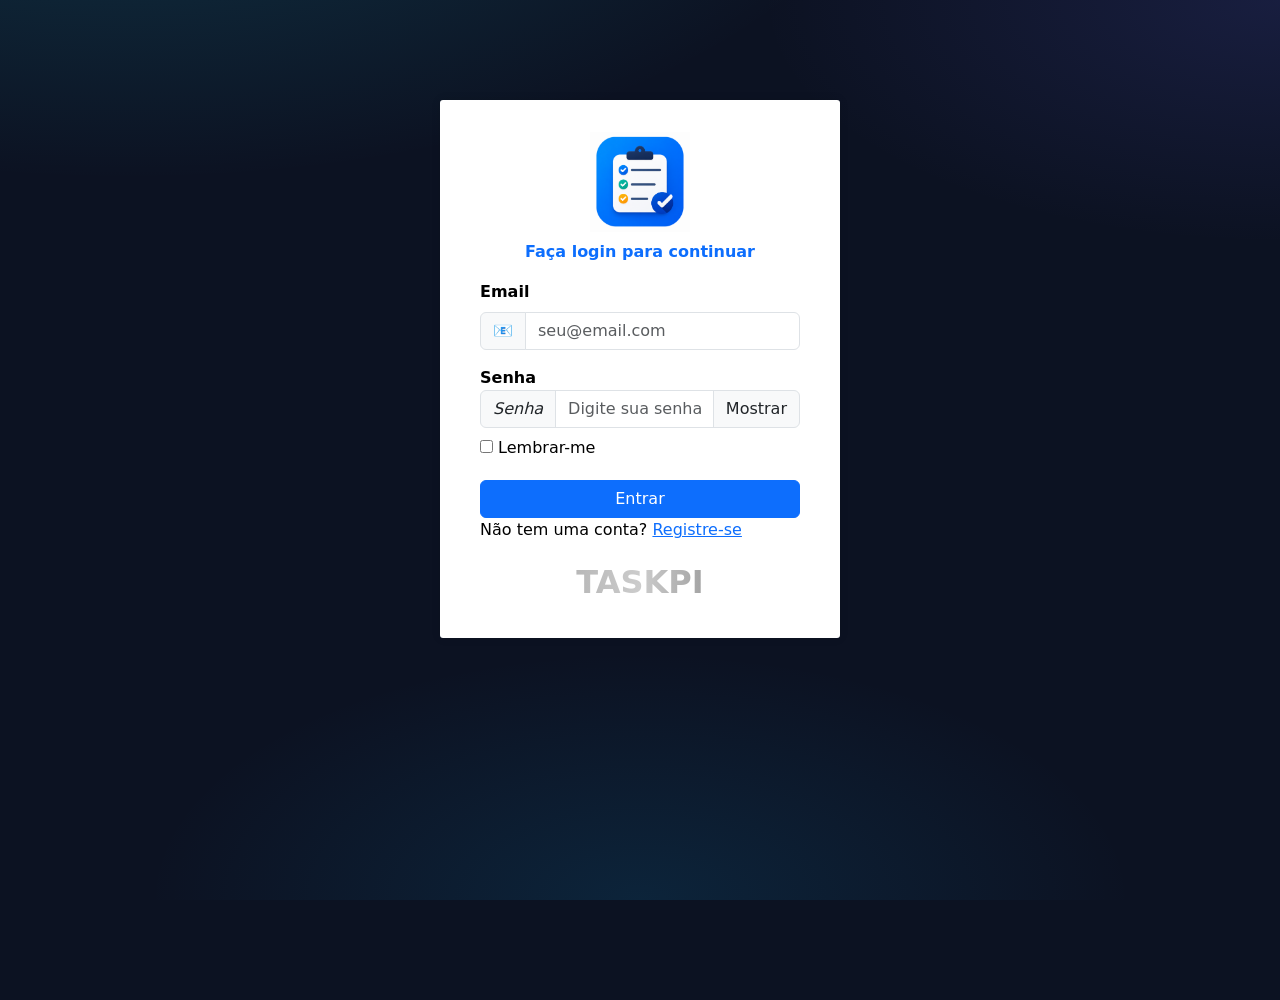
==== Sprint3/wwwroot/index.html @ 7a943367 "first commit" ====
﻿<!DOCTYPE html>
<html lang="pt-br">

<head>
    <meta charset="UTF-8">
    <meta name="viewport" content="width=device-width, initial-scale=1.0">
    <link href="https://cdn.jsdelivr.net/npm/bootstrap@5.3.8/dist/css/bootstrap.min.css" rel="stylesheet"
        integrity="sha384-sRIl4kxILFvY47J16cr9ZwB07vP4J8+LH7qKQnuqkuIAvNWLzeN8tE5YBujZqJLB" crossorigin="anonymous">
    <title>Tela de Login</title>
    <style>
        :root {
            --bg-deep: #0c1222;
            --accent: #22d3ee;
            --accent-dim: rgba(34, 211, 238, 0.15);
            --text: #e8edf5;
            --text-muted: #8b9cb8;
            --sidebar-bg: rgba(18, 26, 46, 0.72);
            --sidebar-border: rgba(255, 255, 255, 0.06);
            --list-bg: rgba(248, 250, 252, 0.97);
            --list-border: rgba(15, 23, 42, 0.06);
            --card-bg: #ffffff;
            --column-width: 286px;
            --header-h: 56px;
            --radius-lg: 14px;
            --radius-md: 10px;
            --shadow-card: 0 4px 14px rgba(15, 23, 42, 0.08), 0 0 1px rgba(15, 23, 42, 0.06);
            --shadow-card-hover: 0 10px 28px rgba(15, 23, 42, 0.12), 0 0 1px rgba(15, 23, 42, 0.08);
        }
        body {
            margin: 0;
            min-height: 100vh;
            font-family: "Outfit", system-ui, sans-serif;
            color: var(--text);
            background-color: var(--bg-deep);
            background-image: radial-gradient(ellipse 120% 80% at 10% -20%, rgba(34, 211, 238, 0.18), transparent 50%), radial-gradient(ellipse 90% 60% at 100% 0%, rgba(99, 102, 241, 0.14), transparent 45%), radial-gradient(ellipse 70% 50% at 50% 100%, rgba(14, 165, 233, 0.12), transparent 55%);
            background-attachment: fixed;
        }
        .input-group-text {
            cursor: pointer;
        }
        .container {
            display: flex;
            flex-direction: column;
            margin: 100px auto;
            width: 400px;
            padding: 32px 40px;
            background: rgb(255, 255, 255);
            border-radius: 3px;
            box-shadow: rgba(0, 0, 0, 0.1) 0px 0px 10px;
            box-sizing: border-box;
        }
        .img-icon {
            width: 100px;
        }
        .img-h1 {
            text-align: center;
        }
        .brand-name {
            text-align: center;
            font-size: 32px;
            font-weight: bold;
            background: linear-gradient(90deg, #999, #ccc, #666);
            -webkit-background-clip: text;
            -webkit-text-fill-color: transparent;
            background-clip: text;
            color: transparent;
        }
        button {
            margin-top: 20px;
        }
        .form-label {
            font-weight: bold;
        }
        .alert{
            display: none;
        }
        label{
            color:black

        }
        p {
            color: black
        }
    </style> 
</head>

<body>
    <div class="container">
        <div class="text-cente">
            <h1 class="img-h1"><img src="./Assets/ChatGPT Image 6 de mai. de 2026, 11_17_50.png" class="img-icon"
                    alt=""></h1>
            <p class="text-center text-primary fw-bold">Faça login para continuar</p>
        </div>

        <div id="errorMessage" class="alert alert-danger"></div>
        <div id="successMessage" class="alert alert-success"></div>

        <form id="loginForm">
            <div class="mb-3">
                <label class="form-label">Email</label>
                <div class="input-group">
                    <span class="input-group-text">📧</span>
                    <input id="email" type="email" class="form-control" placeholder="seu@email.com">
                </div>
            </div>
            <div class="form-label">
                <label for="password">Senha</label>
                <div class="input-group">
                    <i class="input-group-text">Senha</i>
                    <input class="form-control" type="password" id="password" name="password"
                        placeholder="Digite sua senha" required>
                    <span class="input-group-text toggle-password" onclick="togglePassword()">Mostrar</span>
                </div>
            </div>

            <div class="options">
                <label class="remember">
                    <input type="checkbox" id="remember">
                    <span>Lembrar-me</span>
                </label>
            </div>
            <button type="submit" class="btn btn-primary w-100">Entrar</button>
        </form>

        <div class="register">
            <p>Não tem uma conta? <a href="/cadastro">Registre-se</a></p>
        </div>
        <div class="brand-name">TASKPI</div>
    </div>

    <script>
        function togglePassword() {
            const passwordInput = document.getElementById('password');
            const toggleIcon = document.querySelector('.toggle-password');

            if (passwordInput.type === 'password') {
                passwordInput.type = 'text';
                toggleIcon.textContent = 'Ocultar';
            } else {
                passwordInput.type = 'password';
                toggleIcon.textContent = 'Mostrar';
            }
        }

        function showMessage(type, message) {
            const errorDiv = document.getElementById('errorMessage');
            const successDiv = document.getElementById('successMessage');

            if (type === 'error') {
                errorDiv.textContent = message;
                errorDiv.style.display = 'block';
                successDiv.style.display = 'none';

                setTimeout(() => {
                    errorDiv.style.display = 'none';
                }, 3000);
            } else if (type === 'success') {
                successDiv.textContent = message;
                successDiv.style.display = 'block';
                errorDiv.style.display = 'none';
            }
        }

        function validateEmail(email) {
            const re = /^[^\s@]+@[^\s@]+\.[^\s@]+$/;
            return re.test(email);
        }

        function validatePassword(password) {
            return password.length >= 6;
        }

        document.getElementById('loginForm').addEventListener('submit', async function (e) {
            e.preventDefault();

            const email = document.getElementById('email').value;
            const password = document.getElementById('password').value;
            const remember = document.getElementById('remember').checked;
            const submitBtn = document.querySelector('#loginForm button[type="submit"]');

            if (!email || !password) {
                showMessage('error', 'Por favor, preencha todos os campos!');
                return;
            }

            if (!validateEmail(email)) {
                showMessage('error', 'Por favor, insira um email valido!');
                return;
            }

            if (!validatePassword(password)) {
                showMessage('error', 'A senha deve ter pelo menos 6 caracteres!');
                return;
            }

            submitBtn.disabled = true;
            submitBtn.textContent = 'Entrando...';

            try {
                const response = await fetch('/api/Auth/Login', {
                    method: 'POST',
                    headers: { 'Content-Type': 'application/json' },
                    body: JSON.stringify({
                        email: email,
                        senha: password
                    })
                });

                let payload = {};
                try {
                    payload = await response.json();

                } catch {
                    payload = {};
                }

                if (!response.ok) {
                    throw new Error(payload.message || 'Falha no login.');
                }

                showMessage('success', 'Login realizado com sucesso!');   

                if (remember) {
                    localStorage.setItem('rememberedEmail', email);
                    localStorage.setItem('rememberMe', 'true');
                } else {
                    localStorage.removeItem('rememberedEmail');
                    localStorage.removeItem('rememberMe');
                }

                setTimeout(() => {
                    window.location.href = '/mainscreen';
                    console.log('Usuario logado:', payload);
                }, 1000);
            } catch (error) {
                showMessage('error', error.message);
            } finally {
                submitBtn.disabled = false;
                submitBtn.textContent = 'Entrar';
            }
        });

        window.addEventListener('load', function () {
            const rememberMe = localStorage.getItem('rememberMe');
            const rememberedEmail = localStorage.getItem('rememberedEmail');

            if (rememberMe === 'true' && rememberedEmail) {
                document.getElementById('email').value = rememberedEmail;
                document.getElementById('remember').checked = true;
            }
        });

        const inputs = document.querySelectorAll('input');
        inputs.forEach(input => {
            input.addEventListener('focus', function () {
                this.parentElement.style.transform = 'scale(1.02)';
            });

            input.addEventListener('blur', function () {
                this.parentElement.style.transform = 'scale(1)';
            });
        });
    </script>
    <script src="https://cdn.jsdelivr.net/npm/bootstrap@5.3.8/dist/js/bootstrap.bundle.min.js"
        integrity="sha384-FKyoEForCGlyvwx9Hj09JcYn3nv7wiPVlz7YYwJrWVcXK/BmnVDxM+D2scQbITxI"
        crossorigin="anonymous"></script>
</body>

</html>
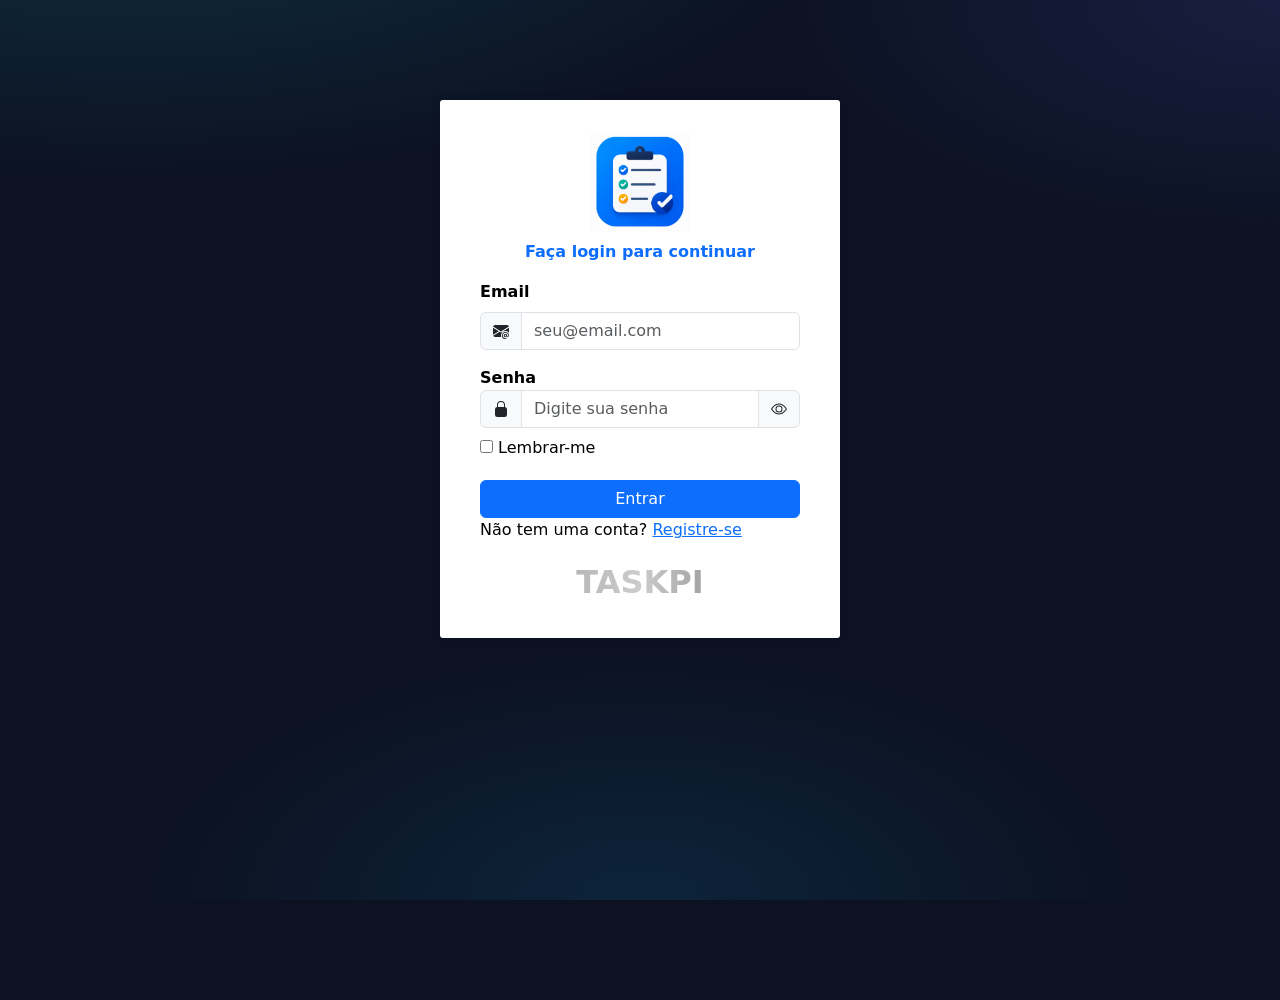
==== commit ff4422aa: "Replace emoji icons with SVG and UI tweaks Replace inline emoji icons with inline SVG icons across C" ====
--- a/Sprint3/wwwroot/index.html
+++ b/Sprint3/wwwroot/index.html
@@ -6,6 +6,7 @@
     <meta name="viewport" content="width=device-width, initial-scale=1.0">
     <link href="https://cdn.jsdelivr.net/npm/bootstrap@5.3.8/dist/css/bootstrap.min.css" rel="stylesheet"
         integrity="sha384-sRIl4kxILFvY47J16cr9ZwB07vP4J8+LH7qKQnuqkuIAvNWLzeN8tE5YBujZqJLB" crossorigin="anonymous">
+    <link rel="stylesheet" href="https://cdn.jsdelivr.net/npm/bootstrap-icons@1.11.3/font/bootstrap-icons.min.css">
     <title>Tela de Login</title>
     <style>
         :root {
@@ -26,7 +27,9 @@
             --shadow-card: 0 4px 14px rgba(15, 23, 42, 0.08), 0 0 1px rgba(15, 23, 42, 0.06);
             --shadow-card-hover: 0 10px 28px rgba(15, 23, 42, 0.12), 0 0 1px rgba(15, 23, 42, 0.08);
         }
+
         body {
+            overflow: hidden;
             margin: 0;
             min-height: 100vh;
             font-family: "Outfit", system-ui, sans-serif;
@@ -35,9 +38,11 @@
             background-image: radial-gradient(ellipse 120% 80% at 10% -20%, rgba(34, 211, 238, 0.18), transparent 50%), radial-gradient(ellipse 90% 60% at 100% 0%, rgba(99, 102, 241, 0.14), transparent 45%), radial-gradient(ellipse 70% 50% at 50% 100%, rgba(14, 165, 233, 0.12), transparent 55%);
             background-attachment: fixed;
         }
+
         .input-group-text {
             cursor: pointer;
         }
+
         .container {
             display: flex;
             flex-direction: column;
@@ -49,12 +54,15 @@
             box-shadow: rgba(0, 0, 0, 0.1) 0px 0px 10px;
             box-sizing: border-box;
         }
+
         .img-icon {
             width: 100px;
         }
+
         .img-h1 {
             text-align: center;
         }
+
         .brand-name {
             text-align: center;
             font-size: 32px;
@@ -65,23 +73,27 @@
             background-clip: text;
             color: transparent;
         }
+
         button {
             margin-top: 20px;
         }
+
         .form-label {
             font-weight: bold;
         }
-        .alert{
+
+        .alert {
             display: none;
         }
-        label{
-            color:black
-
-        }
+
+        label {
+            color: black
+        }
+
         p {
             color: black
         }
-    </style> 
+    </style>
 </head>
 
 <body>
@@ -99,17 +111,34 @@
             <div class="mb-3">
                 <label class="form-label">Email</label>
                 <div class="input-group">
-                    <span class="input-group-text">📧</span>
+                    <span class="input-group-text"><svg xmlns="http://www.w3.org/2000/svg" width="16" height="16"
+                            fill="currentColor" class="bi bi-envelope-at-fill" viewBox="0 0 16 16">
+                            <path
+                                d="M2 2A2 2 0 0 0 .05 3.555L8 8.414l7.95-4.859A2 2 0 0 0 14 2zm-2 9.8V4.698l5.803 3.546zm6.761-2.97-6.57 4.026A2 2 0 0 0 2 14h6.256A4.5 4.5 0 0 1 8 12.5a4.49 4.49 0 0 1 1.606-3.446l-.367-.225L8 9.586zM16 9.671V4.697l-5.803 3.546.338.208A4.5 4.5 0 0 1 12.5 8c1.414 0 2.675.652 3.5 1.671" />
+                            <path
+                                d="M15.834 12.244c0 1.168-.577 2.025-1.587 2.025-.503 0-1.002-.228-1.12-.648h-.043c-.118.416-.543.643-1.015.643-.77 0-1.259-.542-1.259-1.434v-.529c0-.844.481-1.4 1.26-1.4.585 0 .87.333.953.63h.03v-.568h.905v2.19c0 .272.18.42.411.42.315 0 .639-.415.639-1.39v-.118c0-1.277-.95-2.326-2.484-2.326h-.04c-1.582 0-2.64 1.067-2.64 2.724v.157c0 1.867 1.237 2.654 2.57 2.654h.045c.507 0 .935-.07 1.18-.18v.731c-.219.1-.643.175-1.237.175h-.044C10.438 16 9 14.82 9 12.646v-.214C9 10.36 10.421 9 12.485 9h.035c2.12 0 3.314 1.43 3.314 3.034zm-4.04.21v.227c0 .586.227.8.581.8.31 0 .564-.17.564-.743v-.367c0-.516-.275-.708-.572-.708-.346 0-.573.245-.573.791" />
+                        </svg></span>
                     <input id="email" type="email" class="form-control" placeholder="seu@email.com">
                 </div>
             </div>
             <div class="form-label">
                 <label for="password">Senha</label>
                 <div class="input-group">
-                    <i class="input-group-text">Senha</i>
+                    <i class="input-group-text"><svg xmlns="http://www.w3.org/2000/svg" width="16" height="16"
+                            fill="currentColor" class="bi bi-lock-fill" viewBox="0 0 16 16">
+                            <path fill-rule="evenodd"
+                                d="M8 0a4 4 0 0 1 4 4v2.05a2.5 2.5 0 0 1 2 2.45v5a2.5 2.5 0 0 1-2.5 2.5h-7A2.5 2.5 0 0 1 2 13.5v-5a2.5 2.5 0 0 1 2-2.45V4a4 4 0 0 1 4-4m0 1a3 3 0 0 0-3 3v2h6V4a3 3 0 0 0-3-3" />
+                        </svg></i>
                     <input class="form-control" type="password" id="password" name="password"
                         placeholder="Digite sua senha" required>
-                    <span class="input-group-text toggle-password" onclick="togglePassword()">Mostrar</span>
+                    <span class="input-group-text toggle-password" onclick="togglePassword()"><svg
+                            xmlns="http://www.w3.org/2000/svg" width="16" height="16" fill="currentColor"
+                            class="bi bi-eye" viewBox="0 0 16 16">
+                            <path
+                                d="M16 8s-3-5.5-8-5.5S0 8 0 8s3 5.5 8 5.5S16 8 16 8M1.173 8a13 13 0 0 1 1.66-2.043C4.12 4.668 5.88 3.5 8 3.5s3.879 1.168 5.168 2.457A13 13 0 0 1 14.828 8q-.086.13-.195.288c-.335.48-.83 1.12-1.465 1.755C11.879 11.332 10.119 12.5 8 12.5s-3.879-1.168-5.168-2.457A13 13 0 0 1 1.172 8z" />
+                            <path
+                                d="M8 5.5a2.5 2.5 0 1 0 0 5 2.5 2.5 0 0 0 0-5M4.5 8a3.5 3.5 0 1 1 7 0 3.5 3.5 0 0 1-7 0" />
+                        </svg></span>
                 </div>
             </div>
 
@@ -135,10 +164,10 @@
 
             if (passwordInput.type === 'password') {
                 passwordInput.type = 'text';
-                toggleIcon.textContent = 'Ocultar';
+                toggleIcon.innerHTML = '<i class="bi bi-eye-slash"></i>';
             } else {
                 passwordInput.type = 'password';
-                toggleIcon.textContent = 'Mostrar';
+                toggleIcon.innerHTML = '<i class="bi bi-eye"></i>';
             }
         }
 
@@ -218,7 +247,7 @@
                     throw new Error(payload.message || 'Falha no login.');
                 }
 
-                showMessage('success', 'Login realizado com sucesso!');   
+                showMessage('success', 'Login realizado com sucesso!');
 
                 if (remember) {
                     localStorage.setItem('rememberedEmail', email);
@@ -264,6 +293,7 @@
     <script src="https://cdn.jsdelivr.net/npm/bootstrap@5.3.8/dist/js/bootstrap.bundle.min.js"
         integrity="sha384-FKyoEForCGlyvwx9Hj09JcYn3nv7wiPVlz7YYwJrWVcXK/BmnVDxM+D2scQbITxI"
         crossorigin="anonymous"></script>
+    <script></script>
 </body>
 
-</html>
+</html>
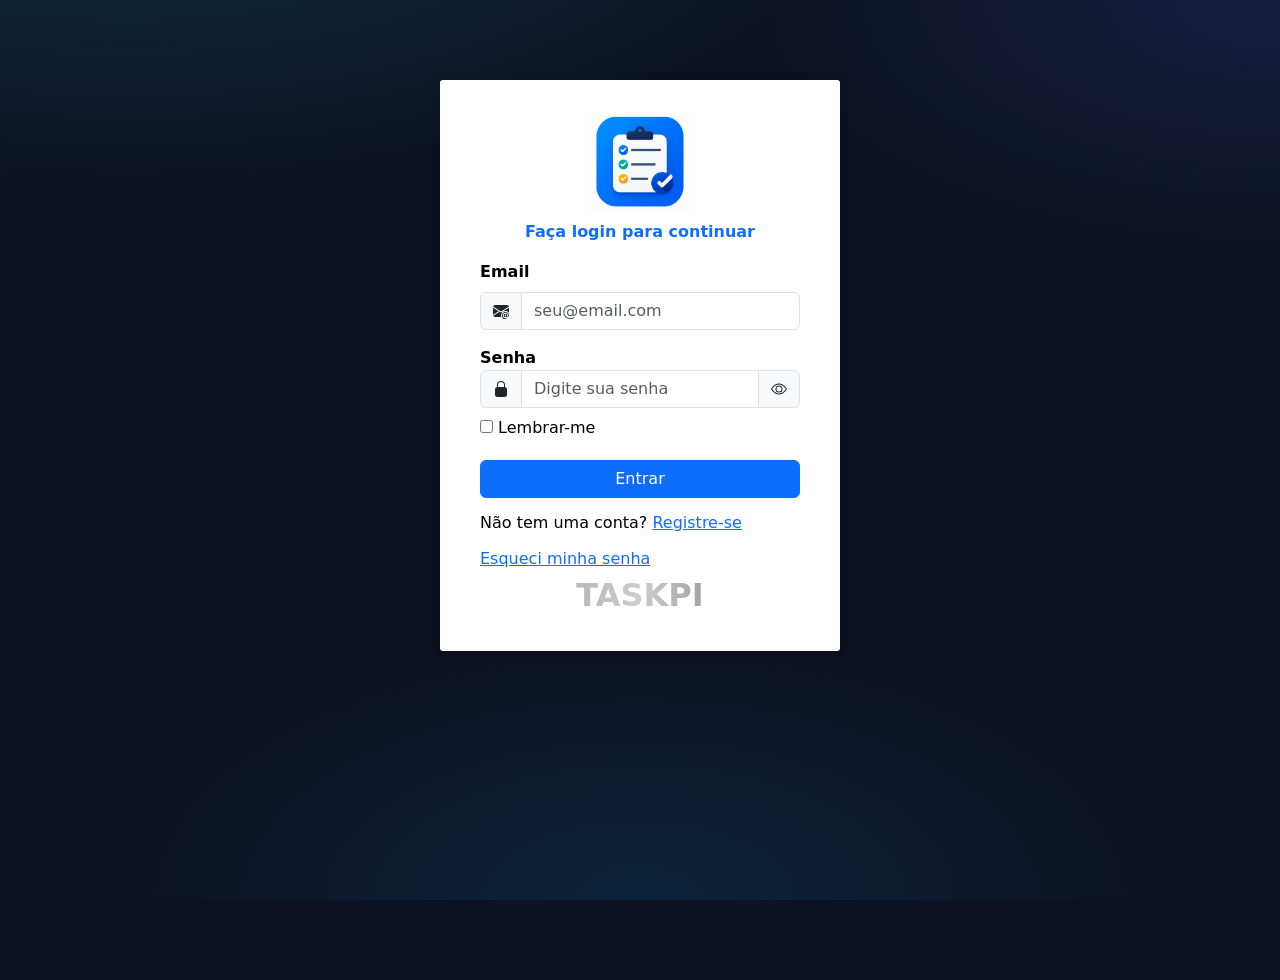
==== commit 67462004: "Add email confirmation and password reset Implements account email confirmation and password reset f" ====
--- a/Sprint3/wwwroot/index.html
+++ b/Sprint3/wwwroot/index.html
@@ -29,7 +29,7 @@
         }
 
         body {
-            overflow: hidden;
+            overflow-x: hidden;
             margin: 0;
             min-height: 100vh;
             font-family: "Outfit", system-ui, sans-serif;
@@ -46,8 +46,8 @@
         .container {
             display: flex;
             flex-direction: column;
-            margin: 100px auto;
-            width: 400px;
+            margin: 80px auto;
+            width: min(400px, calc(100% - 32px));
             padding: 32px 40px;
             background: rgb(255, 255, 255);
             border-radius: 3px;
@@ -86,12 +86,43 @@
             display: none;
         }
 
+        .resend-confirmation {
+            display: none;
+            margin-top: 0.5rem;
+            text-align: center;
+        }
+
         label {
             color: black
         }
 
         p {
             color: black
+        }
+
+        .auth-links {
+            display: flex;
+            justify-content: space-between;
+            gap: 0.75rem;
+            flex-wrap: wrap;
+            margin-top: 0.8rem;
+        }
+
+        @media (max-width: 480px) {
+            body {
+                display: grid;
+                place-items: center;
+                padding: 18px 0;
+            }
+
+            .container {
+                margin: 0 auto;
+                padding: 24px 18px;
+            }
+
+            .img-icon {
+                width: 78px;
+            }
         }
     </style>
 </head>
@@ -106,6 +137,9 @@
 
         <div id="errorMessage" class="alert alert-danger"></div>
         <div id="successMessage" class="alert alert-success"></div>
+        <div id="resendConfirmation" class="resend-confirmation">
+            <button type="button" class="btn btn-link p-0" id="btnResendConfirmation">Reenviar confirmação de email</button>
+        </div>
 
         <form id="loginForm">
             <div class="mb-3">
@@ -151,8 +185,9 @@
             <button type="submit" class="btn btn-primary w-100">Entrar</button>
         </form>
 
-        <div class="register">
-            <p>Não tem uma conta? <a href="/cadastro">Registre-se</a></p>
+        <div class="auth-links">
+            <p class="mb-0">Não tem uma conta? <a href="/cadastro">Registre-se</a></p>
+            <p class="mb-0"><a href="/esqueci-senha">Esqueci minha senha</a></p>
         </div>
         <div class="brand-name">TASKPI</div>
     </div>
@@ -174,11 +209,13 @@
         function showMessage(type, message) {
             const errorDiv = document.getElementById('errorMessage');
             const successDiv = document.getElementById('successMessage');
+            const resendDiv = document.getElementById('resendConfirmation');
 
             if (type === 'error') {
                 errorDiv.textContent = message;
                 errorDiv.style.display = 'block';
                 successDiv.style.display = 'none';
+                resendDiv.style.display = message.toLowerCase().includes('confirme seu email') ? 'block' : 'none';
 
                 setTimeout(() => {
                     errorDiv.style.display = 'none';
@@ -187,6 +224,7 @@
                 successDiv.textContent = message;
                 successDiv.style.display = 'block';
                 errorDiv.style.display = 'none';
+                resendDiv.style.display = 'none';
             }
         }
 
@@ -247,7 +285,8 @@
                     throw new Error(payload.message || 'Falha no login.');
                 }
 
-                showMessage('success', 'Login realizado com sucesso!');
+                showMessage('success', 'Login realizado com sucesso!');   
+                localStorage.setItem('convitesPendentes', JSON.stringify(payload.convitesPendentes || []));
 
                 if (remember) {
                     localStorage.setItem('rememberedEmail', email);
@@ -266,6 +305,31 @@
             } finally {
                 submitBtn.disabled = false;
                 submitBtn.textContent = 'Entrar';
+            }
+        });
+
+        async function reenviarConfirmacao(email) {
+            const response = await fetch('/api/Auth/reenviar-confirmacao', {
+                method: 'POST',
+                headers: { 'Content-Type': 'application/json' },
+                body: JSON.stringify({ email })
+            });
+            const payload = await response.json().catch(() => ({}));
+            if (!response.ok) throw new Error(payload.message || 'Não foi possível reenviar a confirmação.');
+            showMessage('success', payload.message || 'Verifique seu email.');
+        }
+
+        document.getElementById('btnResendConfirmation').addEventListener('click', async () => {
+            const email = document.getElementById('email').value.trim();
+            if (!email) {
+                showMessage('error', 'Informe o email para reenviar a confirmação.');
+                return;
+            }
+
+            try {
+                await reenviarConfirmacao(email);
+            } catch (error) {
+                showMessage('error', error.message);
             }
         });
 
@@ -296,4 +360,4 @@
     <script></script>
 </body>
 
-</html>+</html>
